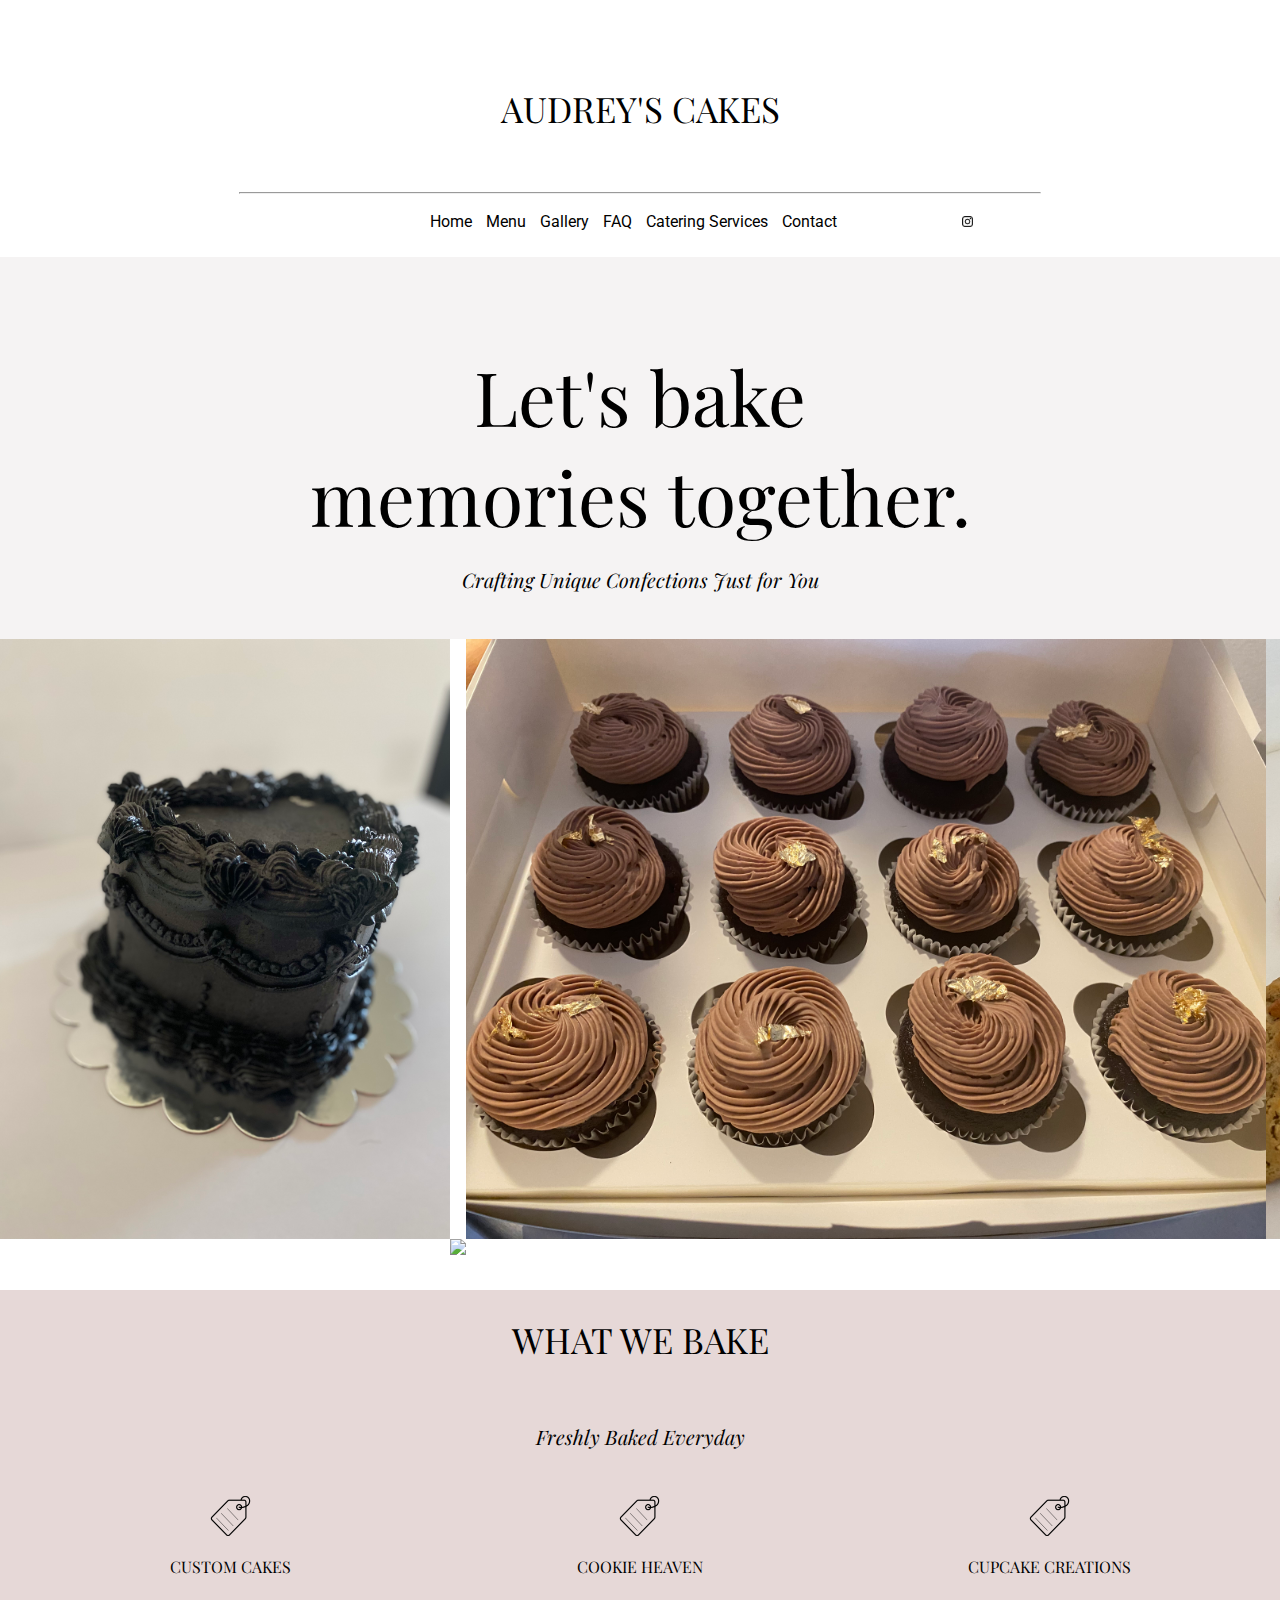
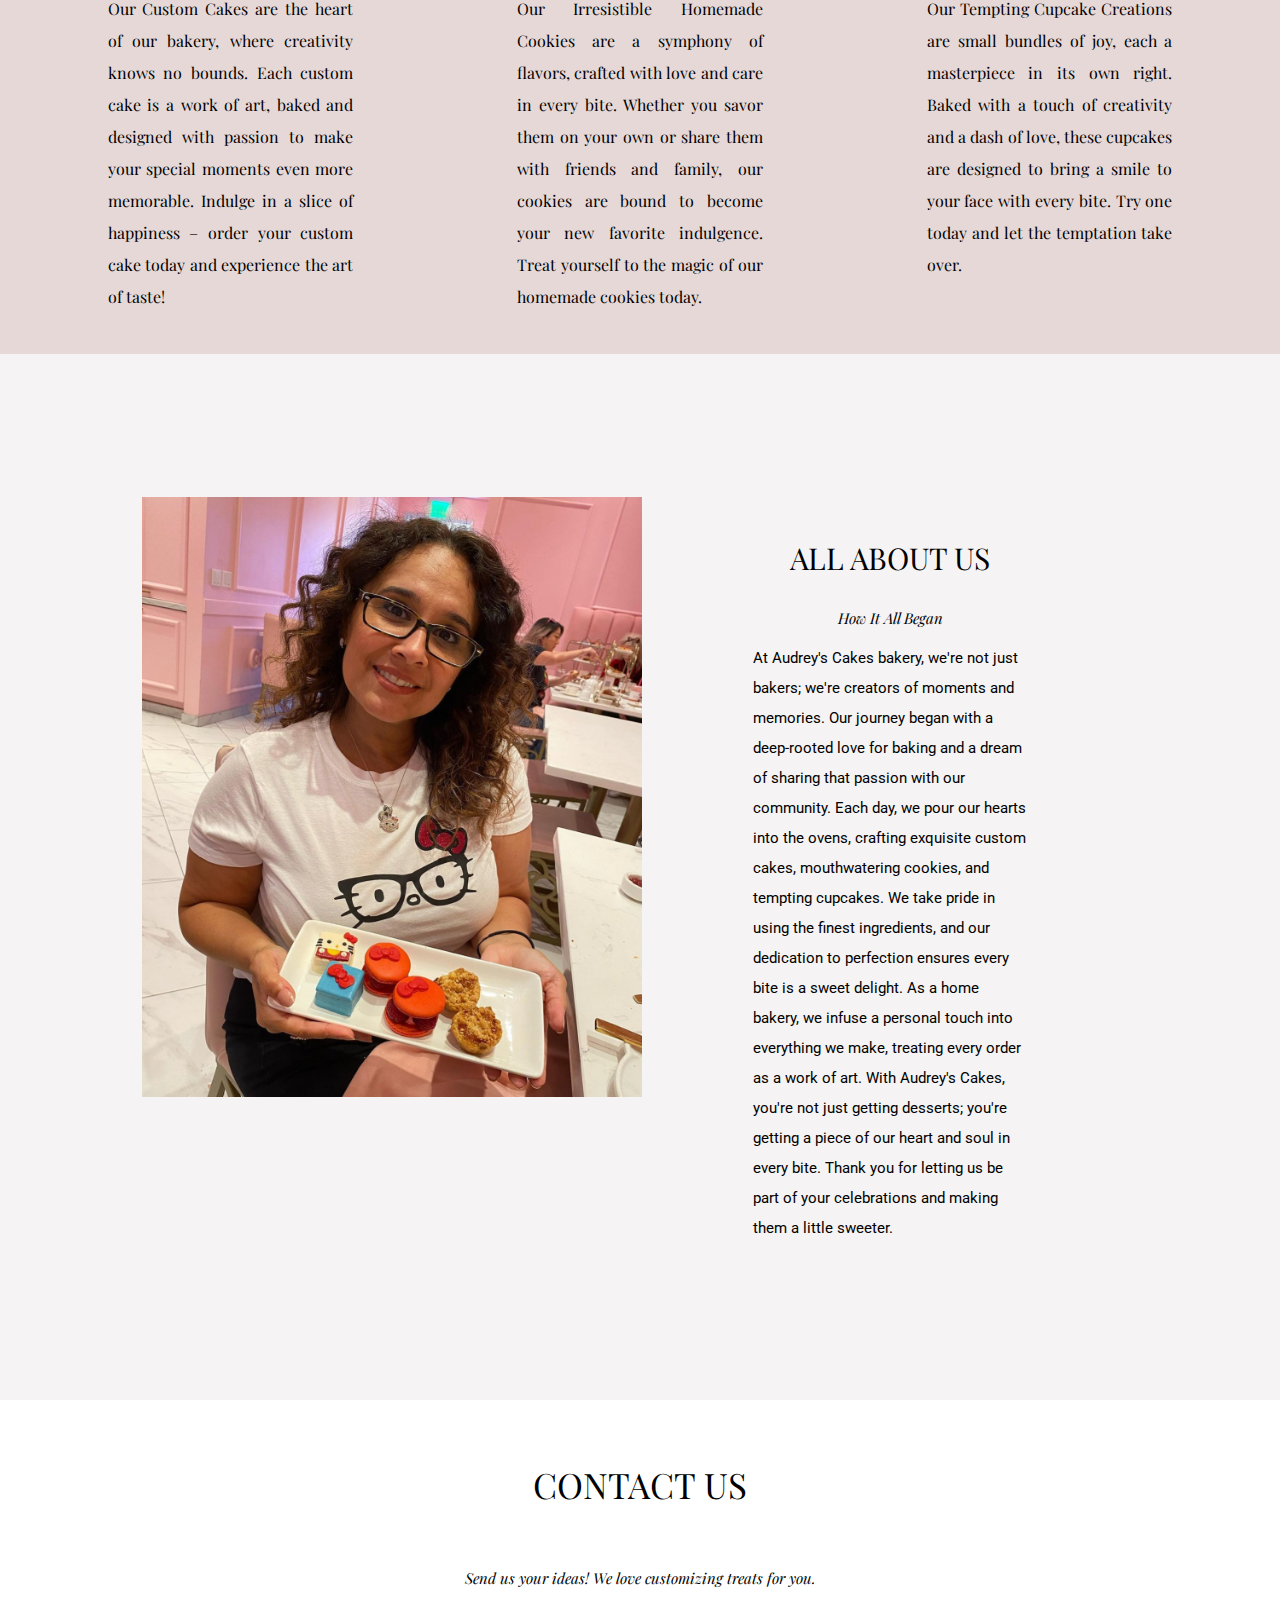
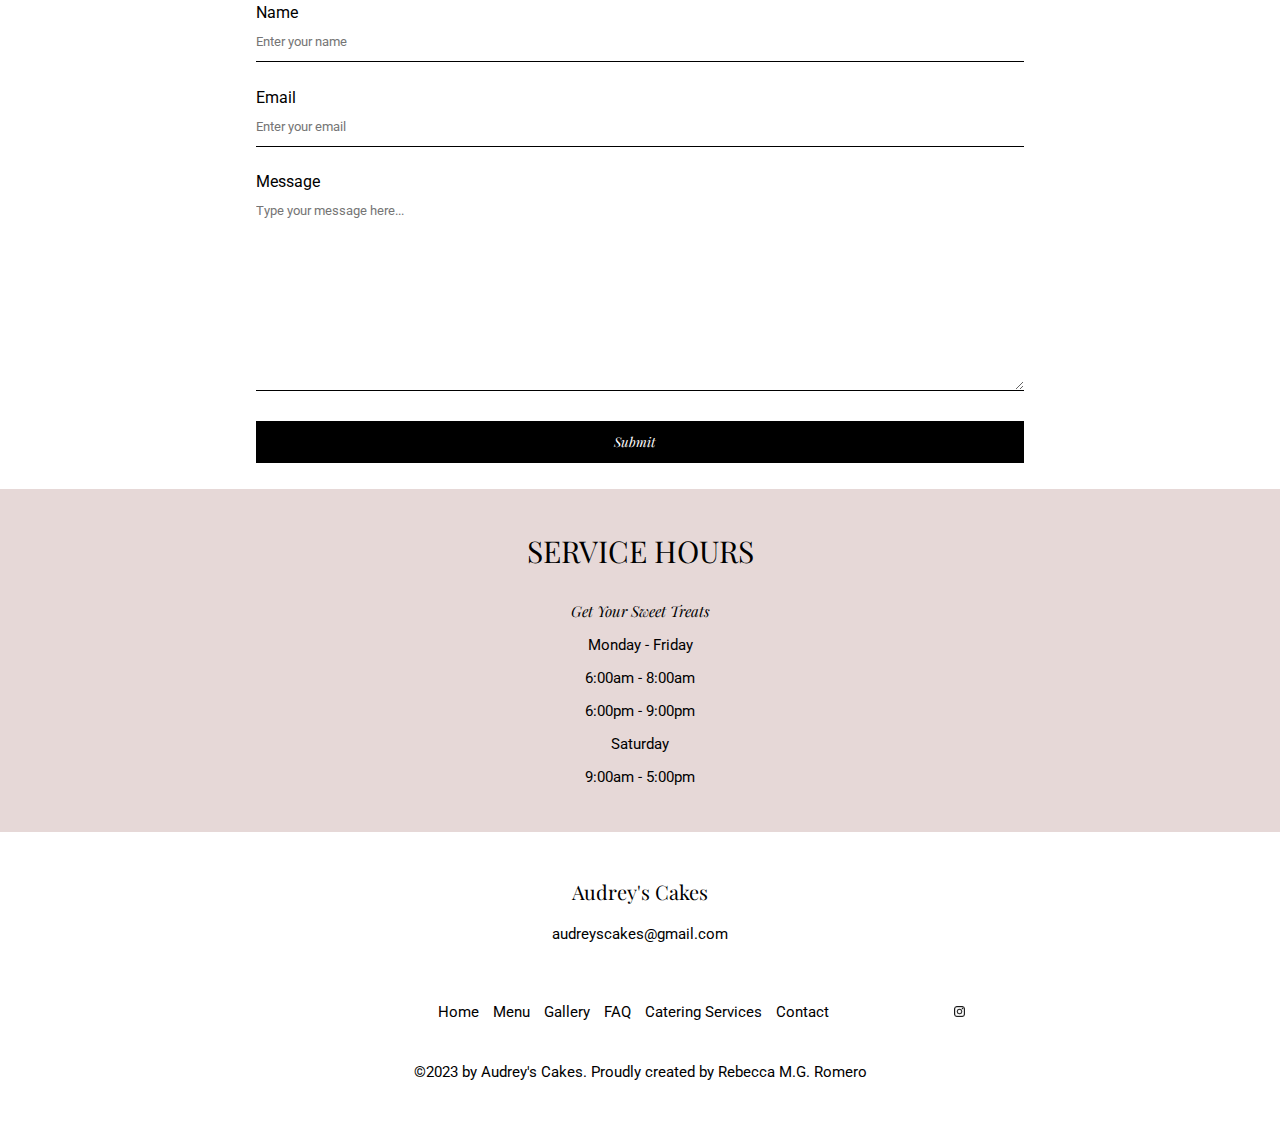
==== index.html @ 7e43e192 "Add files via upload" ====
<!DOCTYPE html>
<html>
    <head>
        <link rel="stylesheet" href = "main.css">
        <link rel="preconnect" href="https://fonts.googleapis.com">
        <link rel="preconnect" href="https://fonts.gstatic.com" crossorigin>
        <link href="https://fonts.googleapis.com/css2?family=Playfair+Display:ital,wght@0,400;0,700;1,400&&family=Roboto:wght@100&display=swap" rel="stylesheet">
       
        <link rel = "icon" href =  "https://www.flaticon.com/free-icon/cake_5717439" type = "image/x-icon"> 
        <title>Audrey's Cakes</title>
        
    </head>

    <body>
        <div class = header>
            <p id="header-title">AUDREY'S CAKES</p>
            <hr style="width: 800px;">
            
            <div class = "topnav">
                
                <a class = "active" href = "index.html">Home</a>
                <a class = "active" href = "#menu">Menu</a>
                <a class = "active" href = "#gallery">Gallery</a>
                <a class = "active" href = "faq.html">FAQ</a>
                <a class = "active" href = "catering.html">Catering Services</a>
                <a class = "active" href = "#contact">Contact</a>

                <a href= "https://www.instagram.com/audreyscakes_/" target="_blank"><img src="ig_logo.png" style="width: 1%; padding-left: 10%;"></a>
            </div>

        </div>
        
        <div id = "div-intro">
            <p id = "intro-text">Let's bake <br> memories together.</p>
            <p id="caption">Crafting Unique Confections Just for You</p>
        </div>

        <div class="slider">
            <div class = "carousel">
                <img class = "carousel-slides" src ="images/img-1.jpeg" alt = "img">
                <img class = "carousel-slides" src ="images/img-2.jpg" alt = "img">
                <img class = "carousel-slides" src ="images/img-3.jpg" alt = "img">
                <img class = "carousel-slides" src ="images/img-4.jpg" alt = "img">
                <img class = "carousel-slides" src ="images/img-5.jpg" alt = "img">
                <img class = "carousel-slides" src ="images/img-6.jpg" alt = "img">
                <img class = "carousel-slides" src ="images/img-7.jpg" alt = "img">
                <img class = "carousel-slides" src ="images/img-8.jpg" alt = "img">
                <img class = "carousel-slides" src ="images/img-9.jpg" alt = "img">
                <img class = "carousel-slides" src ="images/img-10.jpg" alt = "img">
                <img class = "carousel-slides" src ="images/img-11.jpg" alt = "img">
                <img class = "carousel-slides" src ="images/img-12.jpg" alt = "img">
                <img class = "carousel-slides" src ="images/img-13.jpg" alt = "img">
                <img class = "carousel-slides" src ="images/img-14.jpeg" alt = "img">
                <img class = "carousel-slides" src ="images/img-15.jpeg" alt = "img">
                <img class = "carousel-slides" src ="images/img-16.jpeg" alt = "img">
                <img class = "carousel-slides" src ="images/img-17.jpg" alt = "img">
                <img class = "carousel-slides" src ="images/img-18.jpg" alt = "img">
                <img class = "carousel-slides" src ="images/img-19.jpg" alt = "img">
                <img class = "carousel-slides" src ="images/img-20.jpg" alt = "img">
                <img class = "carousel-slides" src ="images/img-21.jpg" alt = "img">
                <img class = "carousel-slides" src ="images/img-22.jpg" alt = "img">
                <img class = "carousel-slides" src ="images/img-23.jpg" alt = "img">
                <img class = "carousel-slides" src ="images/img-24.jpg" alt = "img">
                <img class = "carousel-slides" src ="images/img-25.jpg" alt = "img">
                <img class = "carousel-slides" src ="images/img-26.jpg" alt = "img">
                <img class = "carousel-slides" src ="images/img-27.jpg" alt = "img">
                <img class = "carousel-slides" src ="images/img-28.jpg" alt = "img">
                <img class = "carousel-slides" src ="images/img-29.jpg" alt = "img">
                <img class = "carousel-slides" src ="images/img-30.jpg" alt = "img">
                <img class = "carousel-slides" src ="images/img-31.jpg" alt = "img">
                <img class = "carousel-slides" src ="images/img-32.jpg" alt = "img">
                <img class = "carousel-slides" src ="images/img-33.jpg" alt = "img">
                <img class = "carousel-slides" src ="images/img-34.jpeg" alt = "img">
                <img class = "carousel-slides" src ="images/img-35.jpeg" alt = "img">
                <img class = "carousel-slides" src ="images/img-36.jpeg" alt = "img">
                <img class = "carousel-slides" src ="images/img-37.jpg" alt = "img">
                <img class = "carousel-slides" src ="images/img-38.jpg" alt = "img">
                <img class = "carousel-slides" src ="images/img-39.jpeg" alt = "img">
                <img class = "carousel-slides" src ="images/img-40.jpeg" alt = "img">
                <img class = "carousel-slides" src ="images/img-41.jpeg" alt = "img">
                
            </div>
        </div>

        <div class = "menu-section">
            <p id="header-title">WHAT WE BAKE</p>
            <p id="caption">Freshly Baked Everyday</p>

            <div class="row row1">
                <div class="column">
                    <img class= "label-img" src = "images/label3.png" alt = "img">
                    <p>CUSTOM CAKES</p>
                    <p class = "column-desc">Our Custom Cakes are the heart of our bakery, where creativity knows no bounds. Each custom cake is a work of art, baked and designed with passion to make your special moments even more memorable. Indulge in a slice of happiness – order your custom cake today and experience the art of taste!</p>
                </div>

                <div class="column">
                    <img class= "label-img" src = "images/label3.png" alt = "img">
                    <p>COOKIE HEAVEN</p>
                    <p class = "column-desc">Our Irresistible Homemade Cookies are a symphony of flavors, crafted with love and care in every bite.  Whether you savor them on your own or share them with friends and family, our cookies are bound to become your new favorite indulgence. Treat yourself to the magic of our homemade cookies today.</p>
                </div>

                <div class="column">
                    <img class= "label-img" src = "images/label3.png" alt = "img">
                    <p>CUPCAKE CREATIONS</p>

                    <p class = "column-desc">Our Tempting Cupcake Creations are small bundles of joy, each a masterpiece in its own right. Baked with a touch of creativity and a dash of love, these cupcakes are designed to bring a smile to your face with every bite. Try one today and let the temptation take over.</p>
                </div>
            </div>

        </div>

        
       
        <div id="ending-section">
            <div class ="row row2">
                
                <div class ="column">
                    <img src ="images/profile2.png" alt="img" style="width: 500px; height: 600px;">
                </div>
                
                <div class="column right">
                    <p>ALL ABOUT US</p>
                    <p style="font-style: italic; font-size: 15px; text-align: center;">How It All Began</p>

                    <p style="font-size: 15px; text-align: left; font-family: 'Roboto', sans-serif; line-height:2;">At Audrey's Cakes bakery, we're not just bakers; we're creators of moments and memories. Our journey began with a deep-rooted love for baking and a dream of sharing that passion with our community. Each day, we pour our hearts into the ovens, crafting exquisite custom cakes, mouthwatering cookies, and tempting cupcakes. We take pride in using the finest ingredients, and our dedication to perfection ensures every bite is a sweet delight. As a home bakery, we infuse a personal touch into everything we make, treating every order as a work of art. With Audrey's Cakes, you're not just getting desserts; you're getting a piece of our heart and soul in every bite. Thank you for letting us be part of your celebrations and making them a little sweeter.</p>
                </div>
            
            </div>
        </div>   
        
        <div id = "contact">
            <p id="header-title" style="font-family: 'Playfair Display', serif;">CONTACT US</p>
            <p style="font-style: italic; font-size: 15px; text-align: center; font-family: 'Playfair Display', serif;">Send us your ideas! We love customizing treats for you.</p>
            

            <form action="/action_page.php">
                <label for="fname" style="padding-left: 0;">Name</label>
                <br>
                <input type="text" id="fname" name="firstname" placeholder="Enter your name" required>
                <br>
                <label for="email">Email</label>
                <br>
                <input type="email" id="email" name="email" placeholder="Enter your email" required>
                <br>
                <label for="subject">Message</label>
                <br>
                <textarea id="subject" name="subject" placeholder="Type your message here..." style="height:200px"></textarea>
                <br>
                <input type="submit" value="Submit">
              </form>

        </div>

        <div class="service-info">
           
            <p>SERVICE HOURS</p>
            <p id="service-caption">Get Your Sweet Treats</p>
            <div id = service-hours>
                <p>Monday - Friday</p>
                <p>6:00am - 8:00am</p>
                <p>6:00pm - 9:00pm</p>
       

                <p>Saturday</p>
                <p>9:00am - 5:00pm</p>
                <br>

            </div>
           
        </div>
    </body>

    <footer>
        <p>Audrey's Cakes</p>
        <p style="font-size: 15px; font-family: 'Roboto', sans-serif;">audreyscakes@gmail.com</p>
        <!-- <a href= "https://www.instagram.com/audreyscakes_/" target="_blank"><img src="ig_logo.png" style="width: 1%;"></a> -->
        <br>
        
        <div class = "topnav" style="font-size: 15px;">
                
            <a class = "active" href = "index.html">Home</a>
            <a class = "active" href = "menu.html">Menu</a>
            <a class = "active" href = "#gallery">Gallery</a>
            <a class = "active" href = "faq.html">FAQ</a>
            <a class = "active" href = "catering.html">Catering Services</a>
            <a class = "active" href = "index.html#contact">Contact</a>

            <a href= "https://www.instagram.com/audreyscakes_/" target="_blank"><img src="ig_logo.png" style="width: 1%; padding-left: 10%;"></a>
        </div>
        <br>
        <p style="font-size: 15px; font-family: 'Roboto', sans-serif;">&copy;2023 by Audrey's Cakes. Proudly created by Rebecca M.G. Romero</p>
    </footer>


</html>
---- main.css ----
body{
    font-family: 'Playfair Display', serif;
    margin: 0;
}

.header{
    padding: 2%;
}

#header-title{
    text-align: center; 
    font-size: 35px;
    padding: 2%;
}

.topnav{
    font-family: 'Roboto', sans-serif;
    text-align: center;
    margin-left: 10%;
    margin-top: 1.5%;
}

.active{
    text-decoration: none;
    color: black;
    padding-right: 10px;
}

#div-intro{
    background-color: #f5f3f3;  
    text-align: center; 
    padding-top: 7%;
    padding-bottom: 2%;
}

#intro-text{
    font-size: 75px;
    margin: 0;
}

#caption{
    font-weight: lighter;
    font-style: italic;
    font-size: 20px;
}



.slider .carousel{
    white-space: nowrap;
    font-size: 0;
    cursor: pointer;
    overflow:auto;
    transition: 2s;
}

.carousel img{
    height: 600px;

}

.carousel img:first-child{
    margin-left: 0px;
}

.menu-section{
    background-color: rgb(230, 216, 215);
    margin: 0;
    text-align: center; 
}

.label-img{
    width: 75px;
    height: 40px;
}

.label-img2{
    width: 45px;
    height: 40px;
}

.row{
    display: flex;
    padding: 2%;
}

.row .row1{
    font-size: 20px;
}

.row1 .column{
    flex-basis: 33.333%;
}


.column-desc{
    font-size: medium;
    padding-left: 20%;
    padding-right: 20%;
    text-align: justify;
    line-height: 2;
}

.service-info{
    text-align: center;
    font-size: 30px;
    padding: 1%;
    background-color: rgb(230, 216, 215);
}

#service-caption{
    font-style: italic;
    font-size: 15px;
}

#service-hours{
    font-size: 15px;
    font-family: 'Roboto', sans-serif;
}

#ending-section{
    background-color: #f5f3f3;  
    padding: 5%;
}

.row2 .column{
    margin: 5%;
}

.row2 .right{
    padding-right: 10%;
    padding-top: 1%;
    font-size: 30px;
    text-align: center;
}

#contact{
    font-family: 'Roboto', sans-serif;

}

input[type=text], input[type=email], input[type=submit], select, textarea {
    width: 60%;
    padding: 12px;
    padding-left: 0;
    border: 1px solid #ccc;
    border-radius: 0px;
    border-color: black;
    border-top: none;
    border-left: none;
    border-right: none;
    box-sizing: border-box;
    margin-left:20%;
    margin-bottom: 2%;
    resize: vertical;
    font-family: 'Roboto', sans-serif;
    color: black;
    cursor:text;
  

  }
label{
      margin-left: 20%;
  }

input[type=submit]{
    background-color: black;
    font-style: italic;
    font-family: 'Playfair Display', serif;
    color: white;
}


footer{
    text-align: center;
    font-size: 20px;
    padding: 2%;
}

.faq-section{
    background-color: rgb(230, 216, 215);
    margin: 0;
    text-align: center; 
    padding-right: 20%;
    padding-left: 20%;
}

.faq-p{
    font-size: 15px; 
    text-align: center; 
    font-family: 'Roboto', sans-serif; 
    line-height:2;
    padding-bottom: 5%;
}

.faq-header{
    font-size: 20px;
    padding: 5%;
}
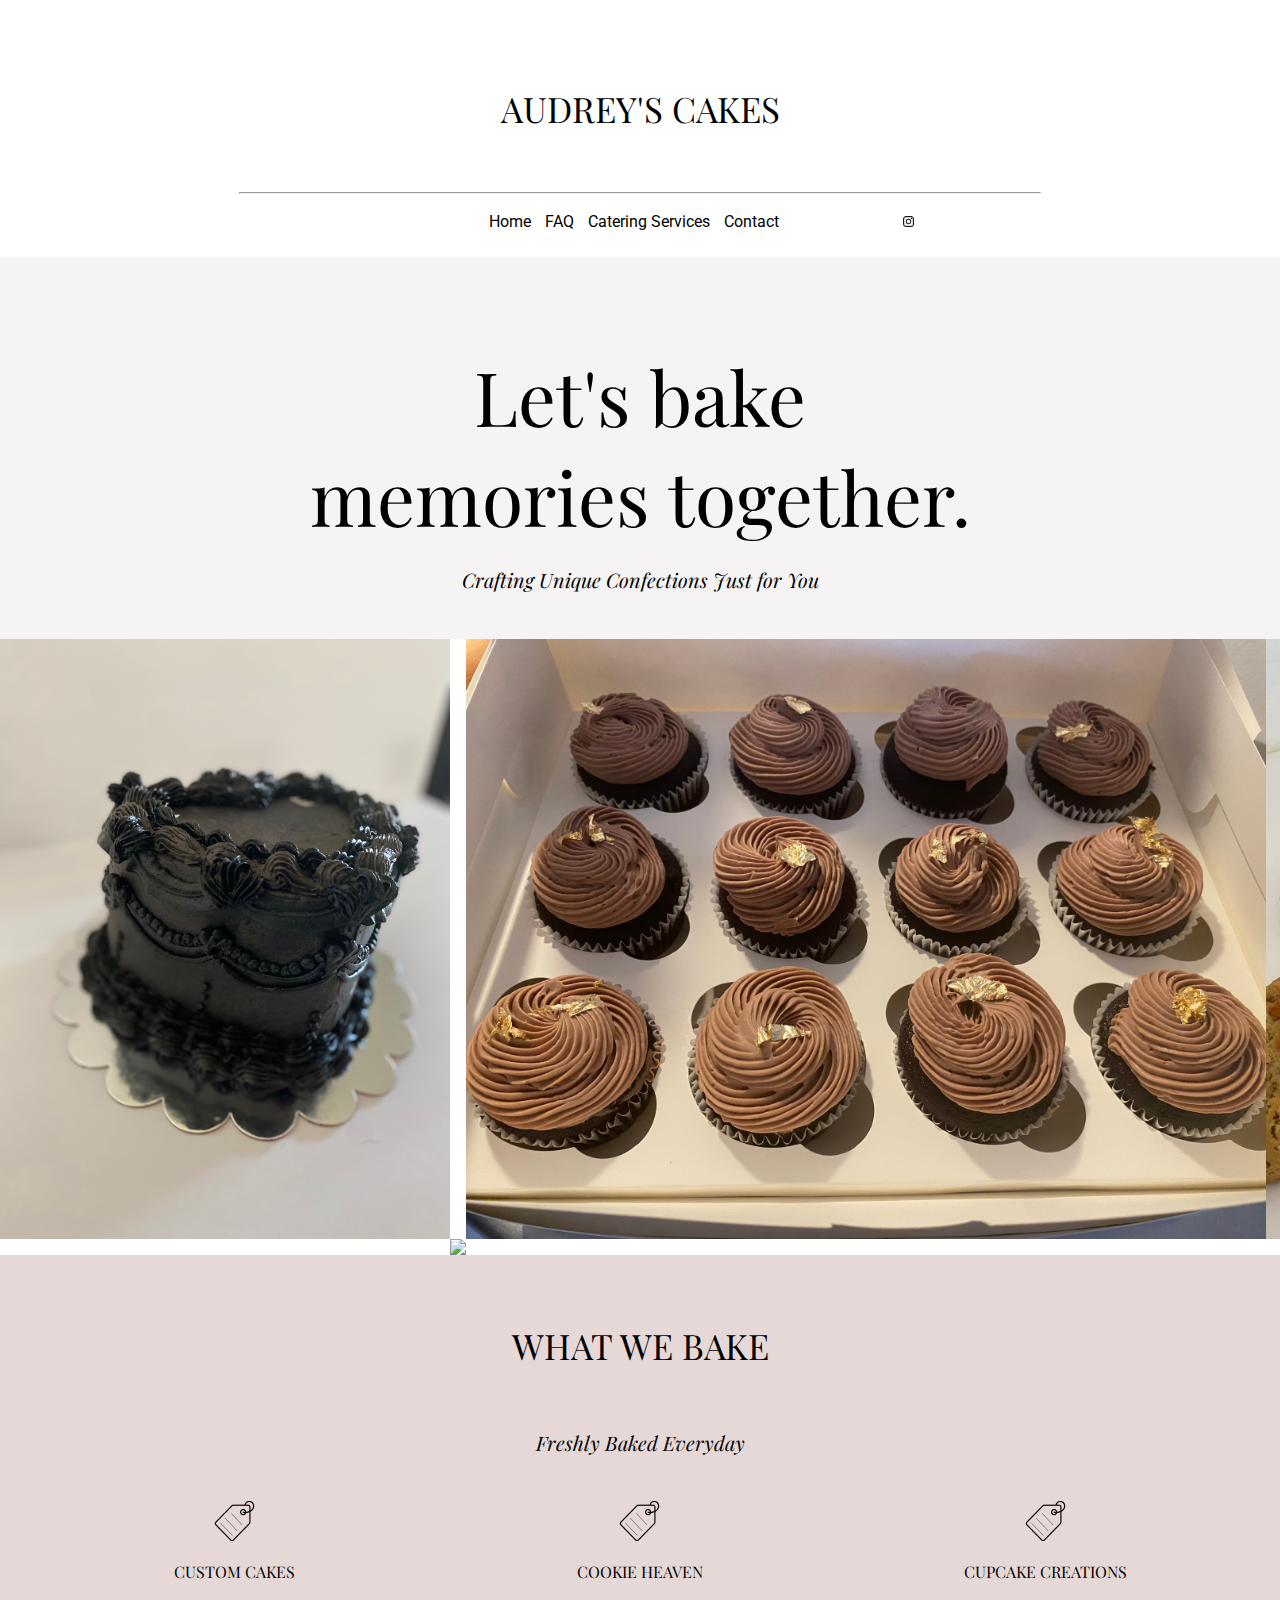
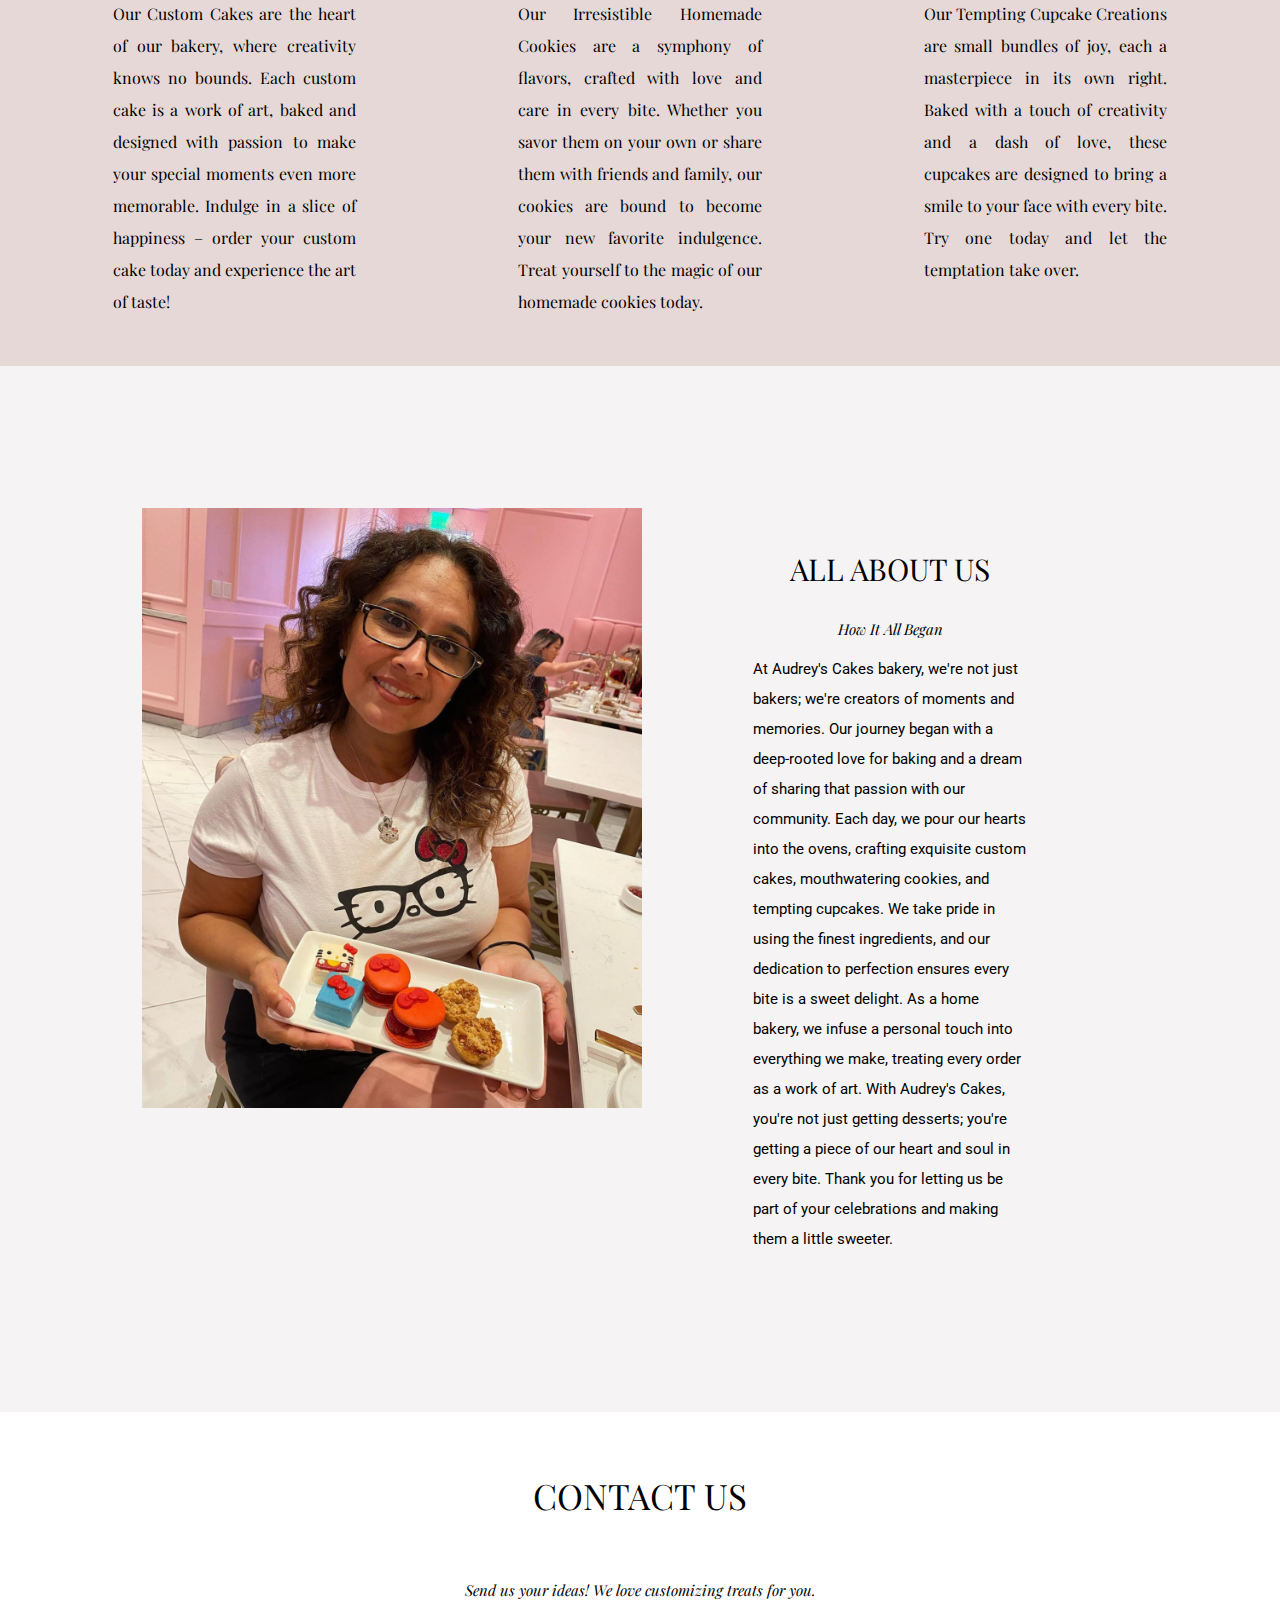
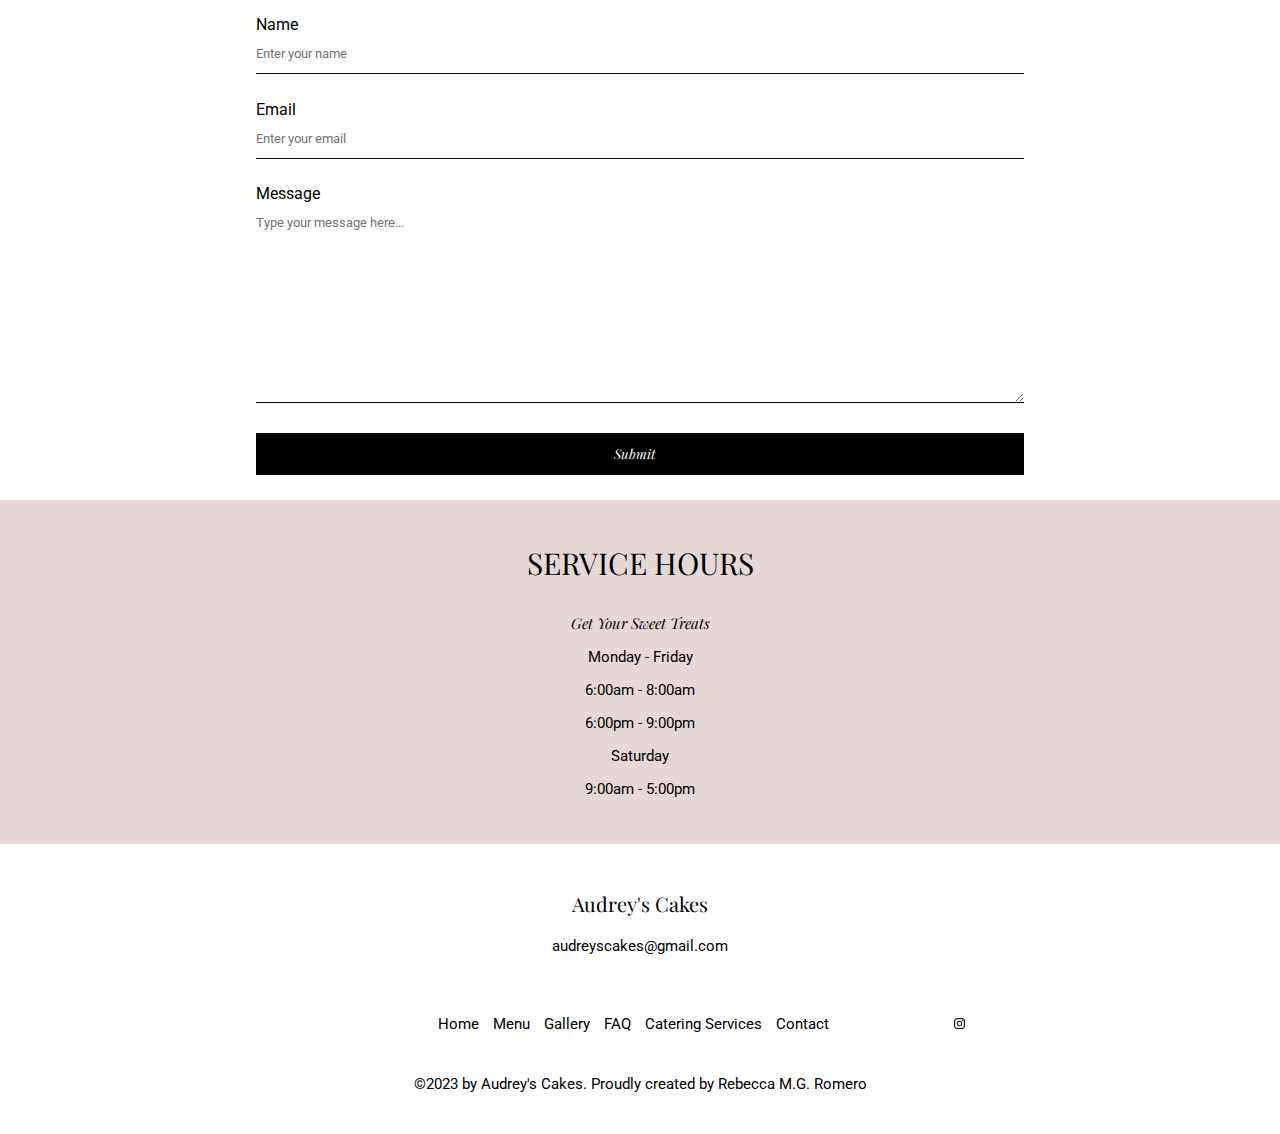
==== commit ff9cc715: "edited out menu and gallery, currently in progress" ====
--- a/index.html
+++ b/index.html
@@ -19,8 +19,8 @@
             <div class = "topnav">
                 
                 <a class = "active" href = "index.html">Home</a>
-                <a class = "active" href = "#menu">Menu</a>
-                <a class = "active" href = "#gallery">Gallery</a>
+                <!-- <a class = "active" href = "#menu">Menu</a> -->
+                <!-- <a class = "active" href = "#gallery">Gallery</a> -->
                 <a class = "active" href = "faq.html">FAQ</a>
                 <a class = "active" href = "catering.html">Catering Services</a>
                 <a class = "active" href = "#contact">Contact</a>
--- a/main.css
+++ b/main.css
@@ -45,7 +45,6 @@
 }
 
 
-
 .slider .carousel{
     white-space: nowrap;
     font-size: 0;
@@ -65,8 +64,8 @@
 
 .menu-section{
     background-color: rgb(230, 216, 215);
-    margin: 0;
     text-align: center; 
+    padding: 0.5%;
 }
 
 .label-img{
@@ -183,6 +182,7 @@
     text-align: center; 
     padding-right: 20%;
     padding-left: 20%;
+    padding-top: 2%;
 }
 
 .faq-p{
@@ -195,5 +195,4 @@
 
 .faq-header{
     font-size: 20px;
-    padding: 5%;
 }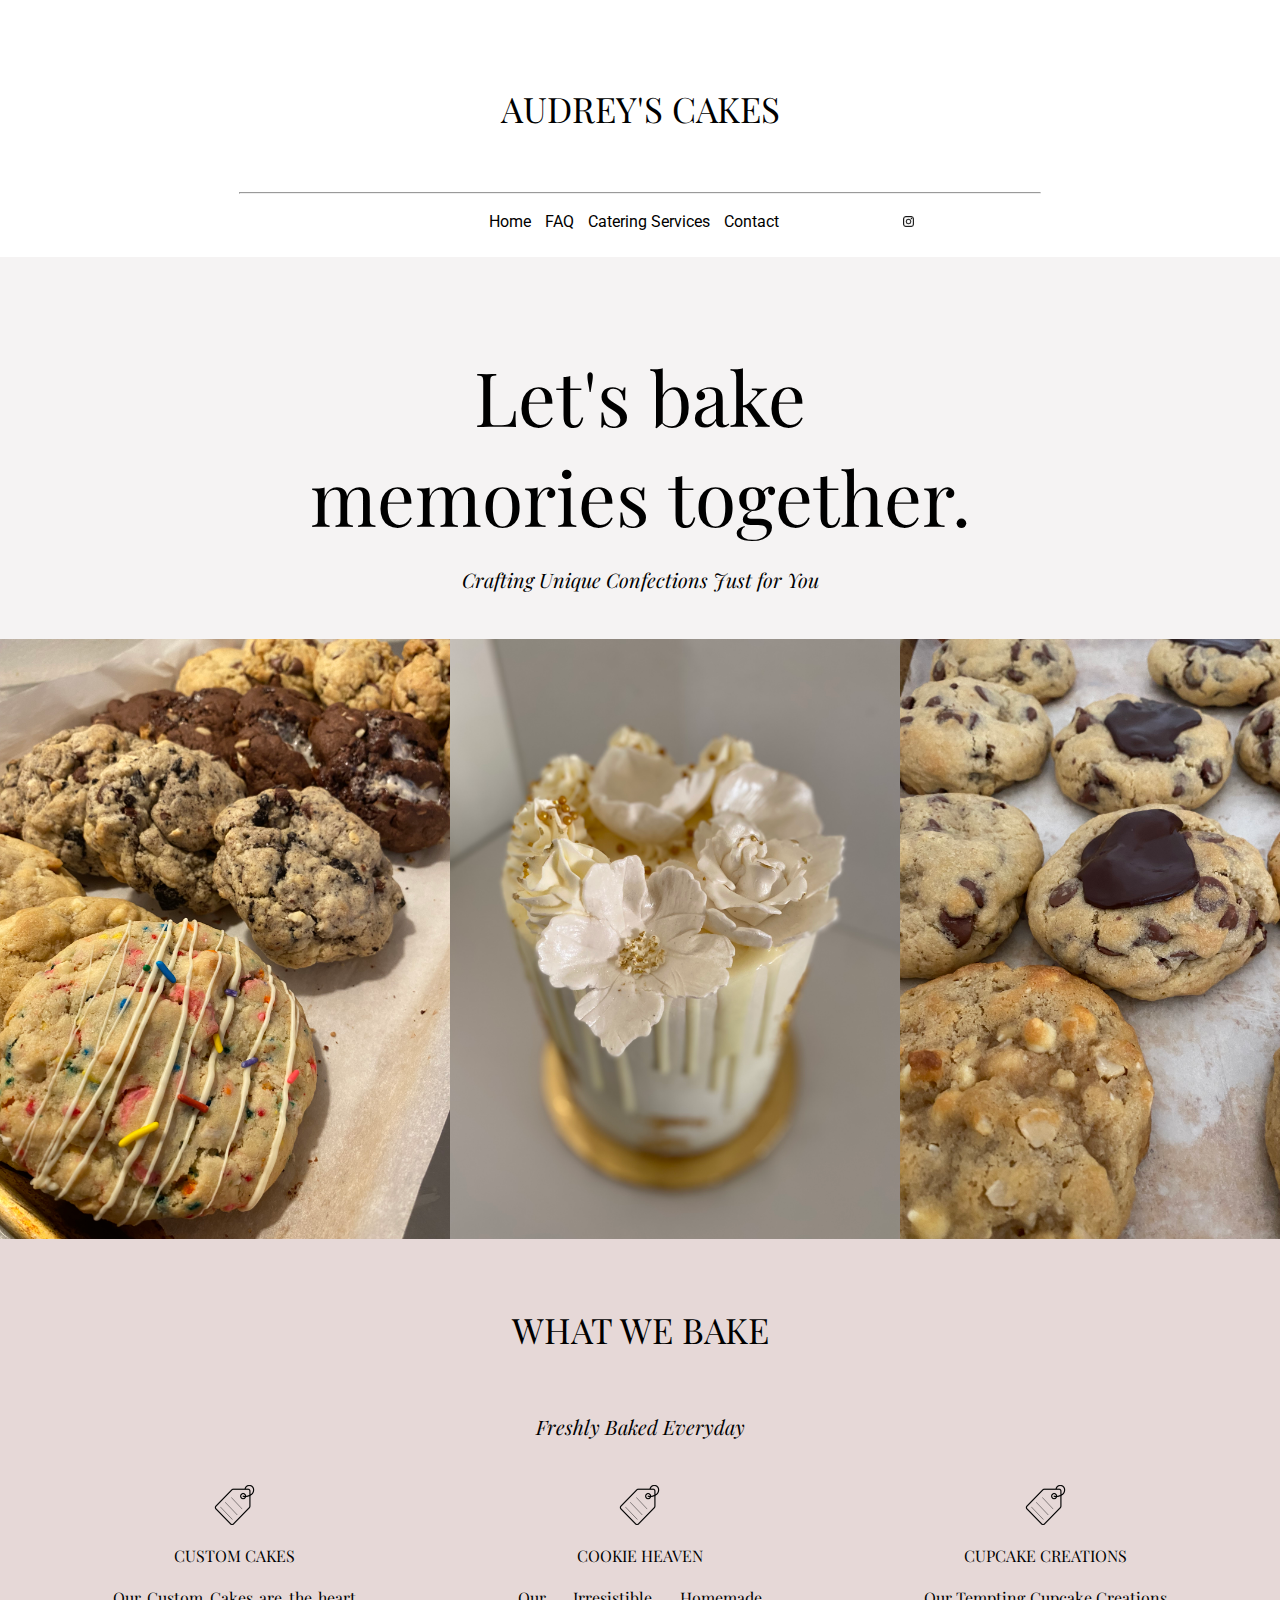
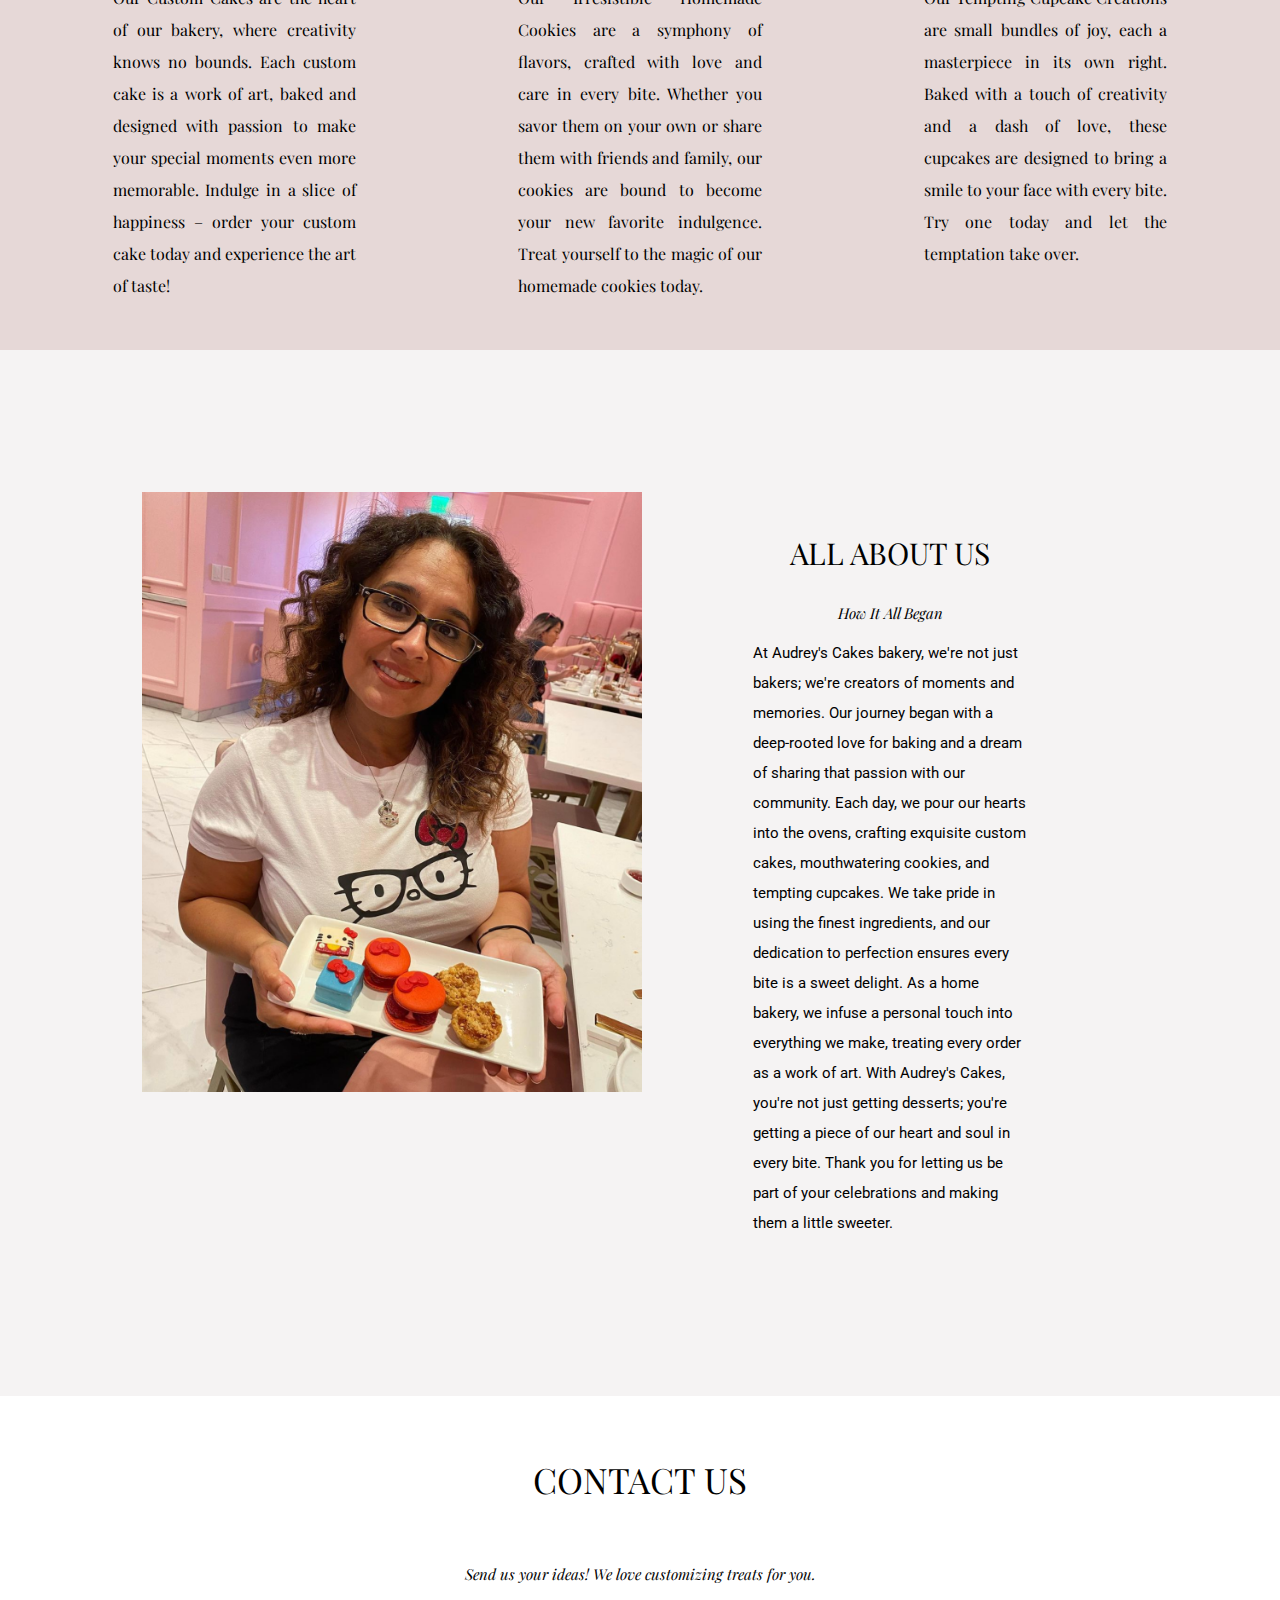
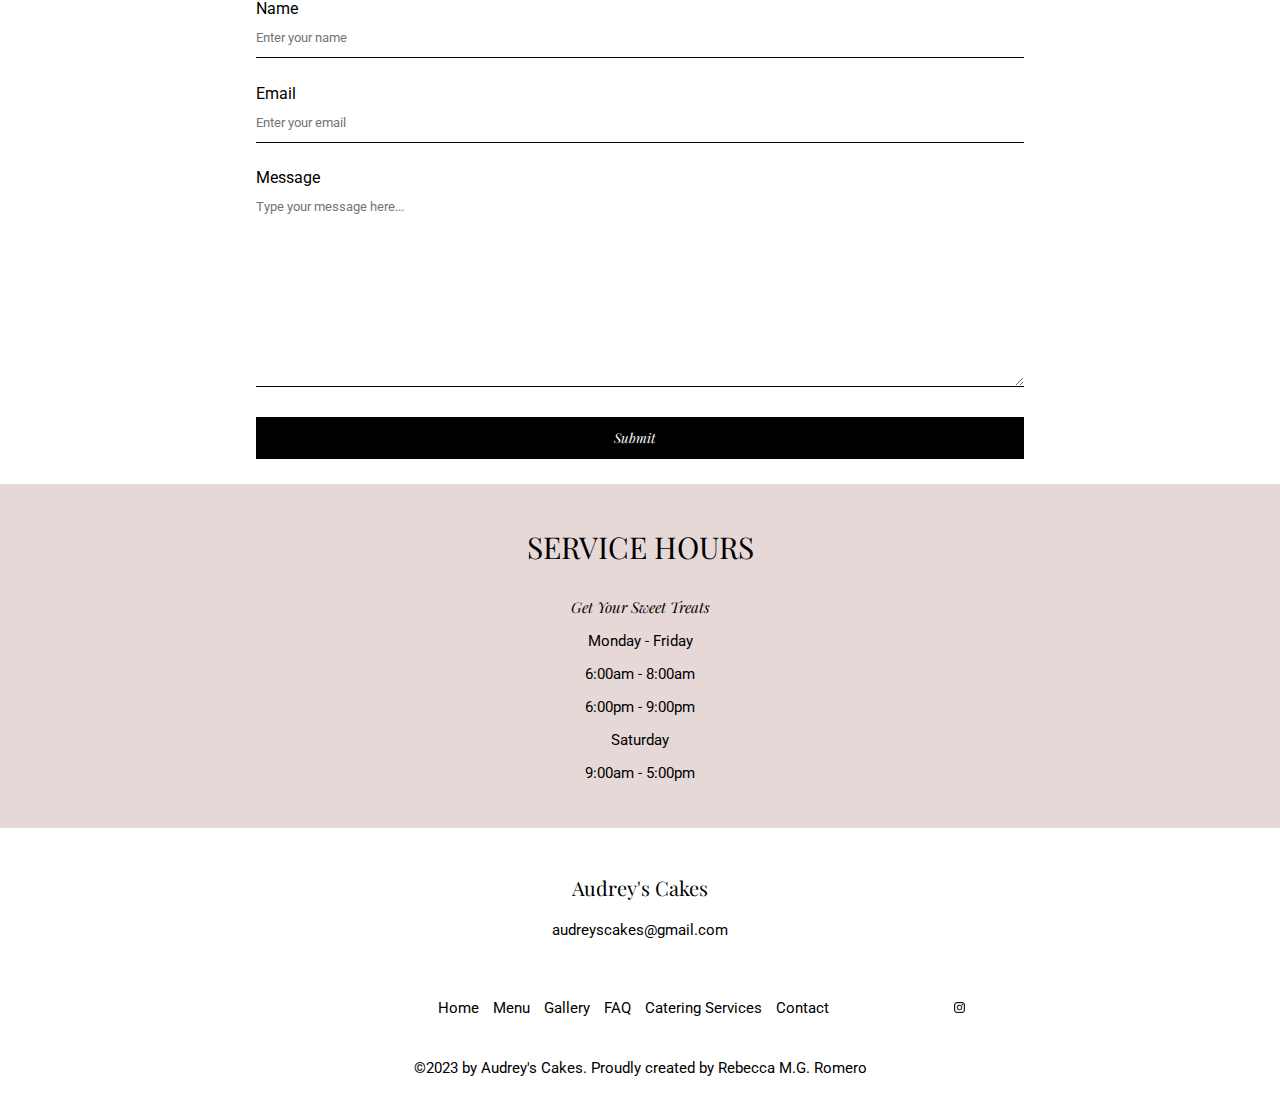
==== commit d552da54: "made header a link" ====
--- a/index.html
+++ b/index.html
@@ -13,7 +13,7 @@
 
     <body>
         <div class = header>
-            <p id="header-title">AUDREY'S CAKES</p>
+            <a class="header-link" href = "index.html"><p id="header-title">AUDREY'S CAKES</p></a>
             <hr style="width: 800px;">
             
             <div class = "topnav">
@@ -37,15 +37,18 @@
 
         <div class="slider">
             <div class = "carousel">
+                
+                <img class = "carousel-slides" src ="images/img-9.jpg" alt = "img">
+                <img class = "carousel-slides" src ="images/img-17.jpg" alt = "img">
+                <img class = "carousel-slides" src ="images/img-5.jpg" alt = "img">
                 <img class = "carousel-slides" src ="images/img-1.jpeg" alt = "img">
-                <img class = "carousel-slides" src ="images/img-2.jpg" alt = "img">
+                <img class = "carousel-slides" src ="images/img-2.JPG" alt = "img">
                 <img class = "carousel-slides" src ="images/img-3.jpg" alt = "img">
                 <img class = "carousel-slides" src ="images/img-4.jpg" alt = "img">
-                <img class = "carousel-slides" src ="images/img-5.jpg" alt = "img">
                 <img class = "carousel-slides" src ="images/img-6.jpg" alt = "img">
                 <img class = "carousel-slides" src ="images/img-7.jpg" alt = "img">
                 <img class = "carousel-slides" src ="images/img-8.jpg" alt = "img">
-                <img class = "carousel-slides" src ="images/img-9.jpg" alt = "img">
+                <img class = "carousel-slides" src ="images/img-31.jpg" alt = "img">
                 <img class = "carousel-slides" src ="images/img-10.jpg" alt = "img">
                 <img class = "carousel-slides" src ="images/img-11.jpg" alt = "img">
                 <img class = "carousel-slides" src ="images/img-12.jpg" alt = "img">
--- a/main.css
+++ b/main.css
@@ -5,6 +5,11 @@
 
 .header{
     padding: 2%;
+}
+
+.header-link, .header-link:visited{
+    text-decoration: none;
+    color: inherit;
 }
 
 #header-title{
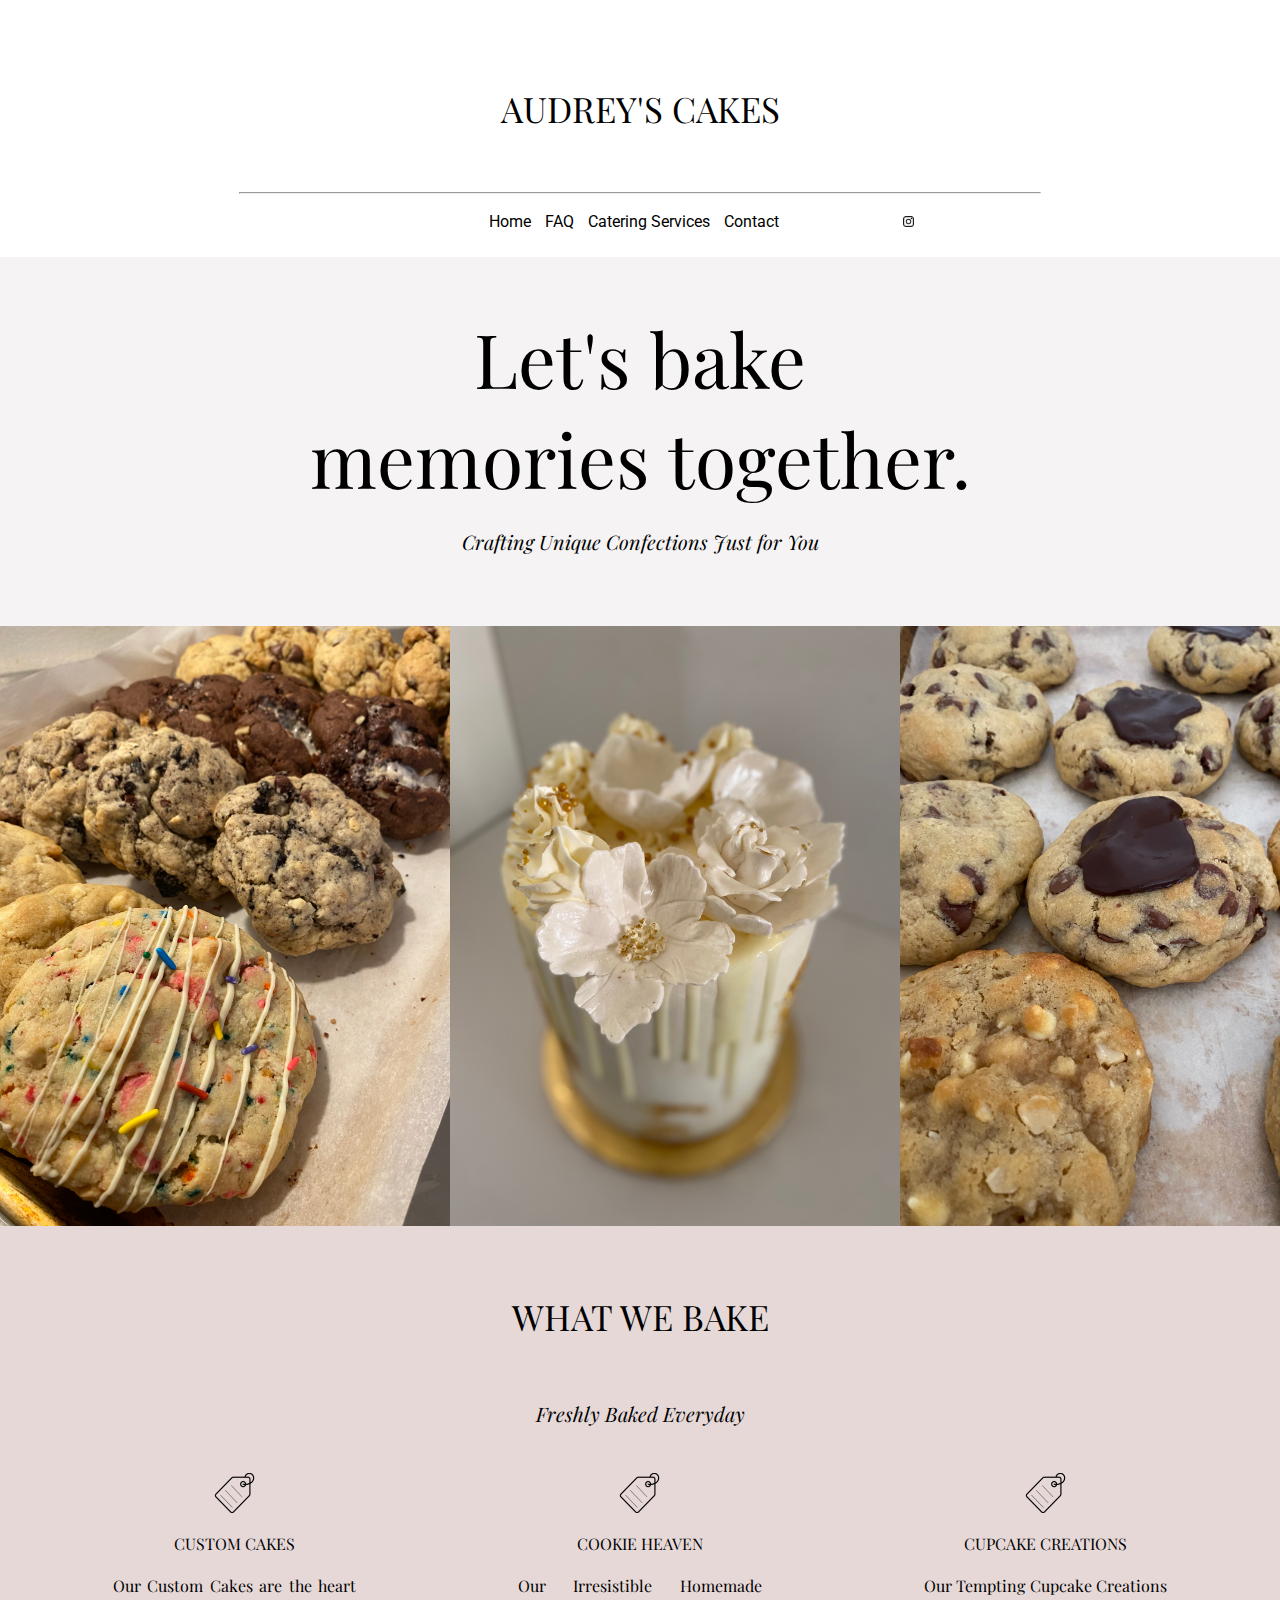
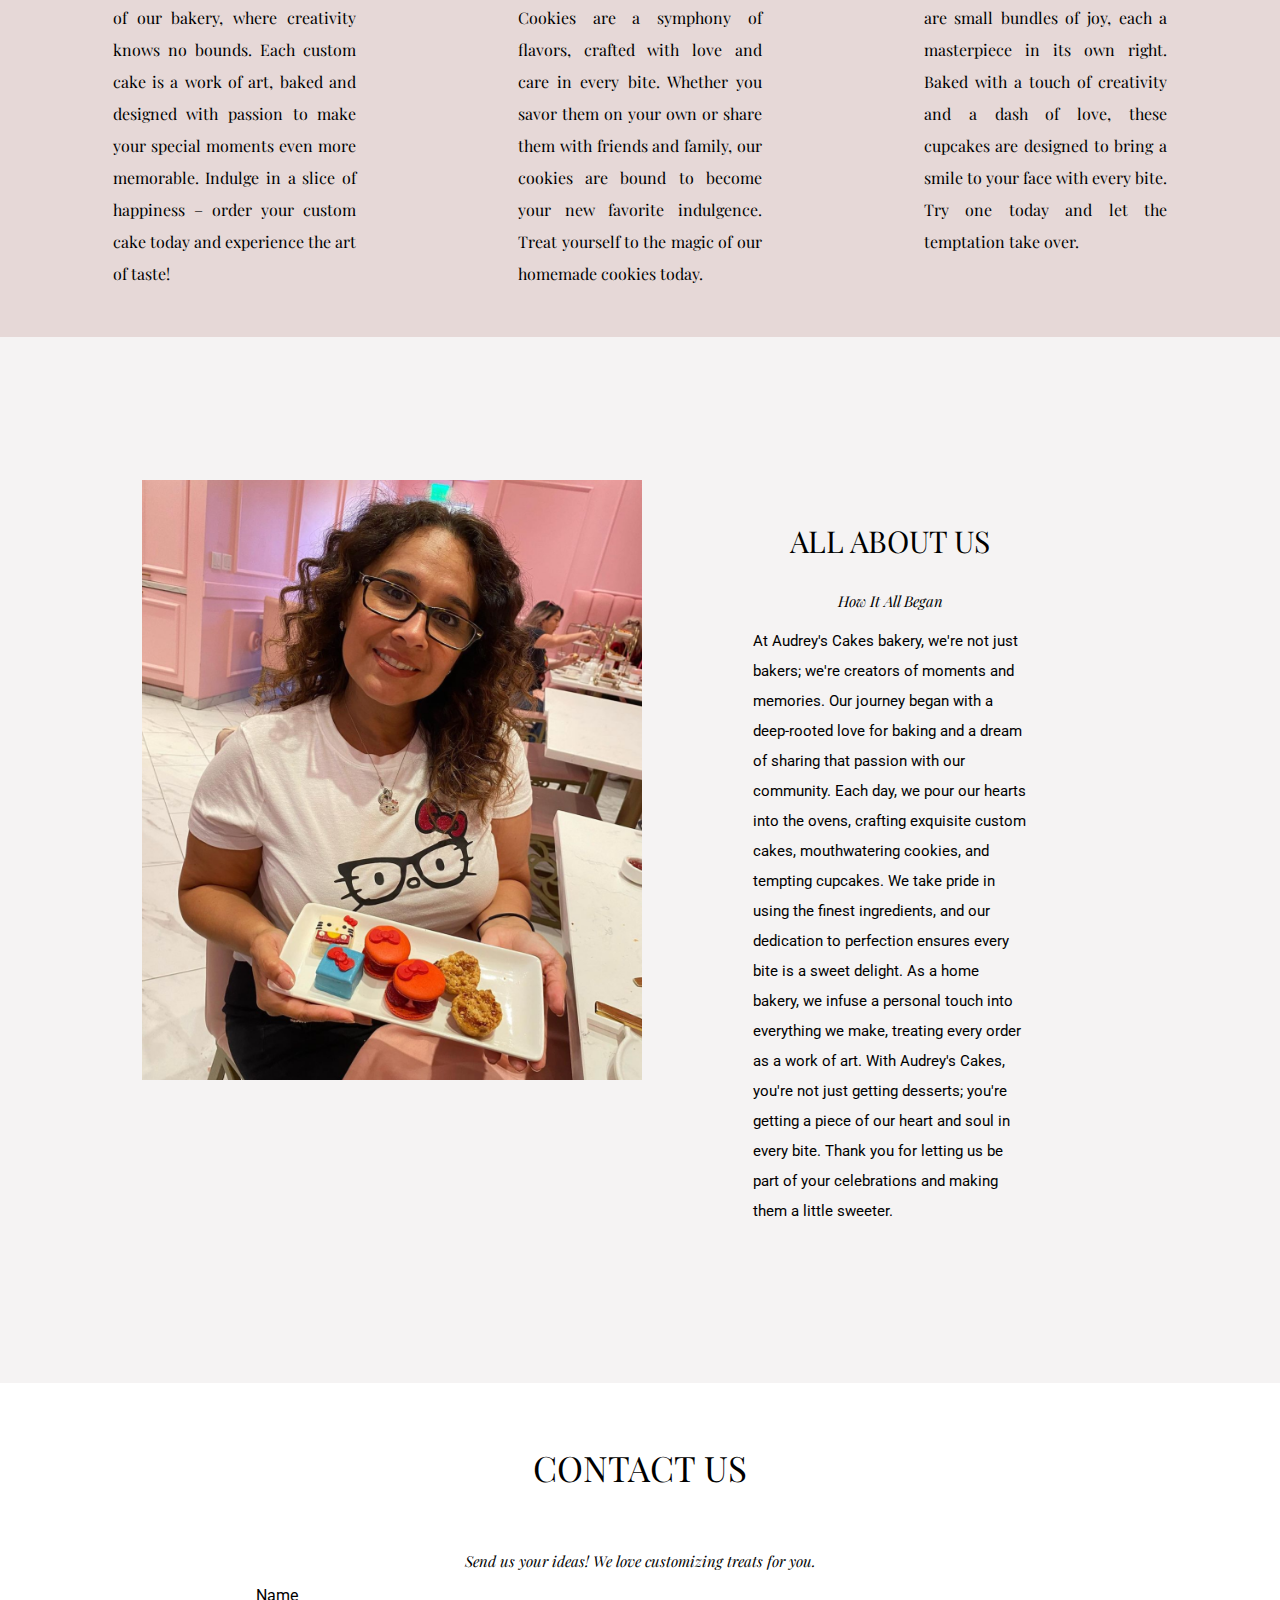
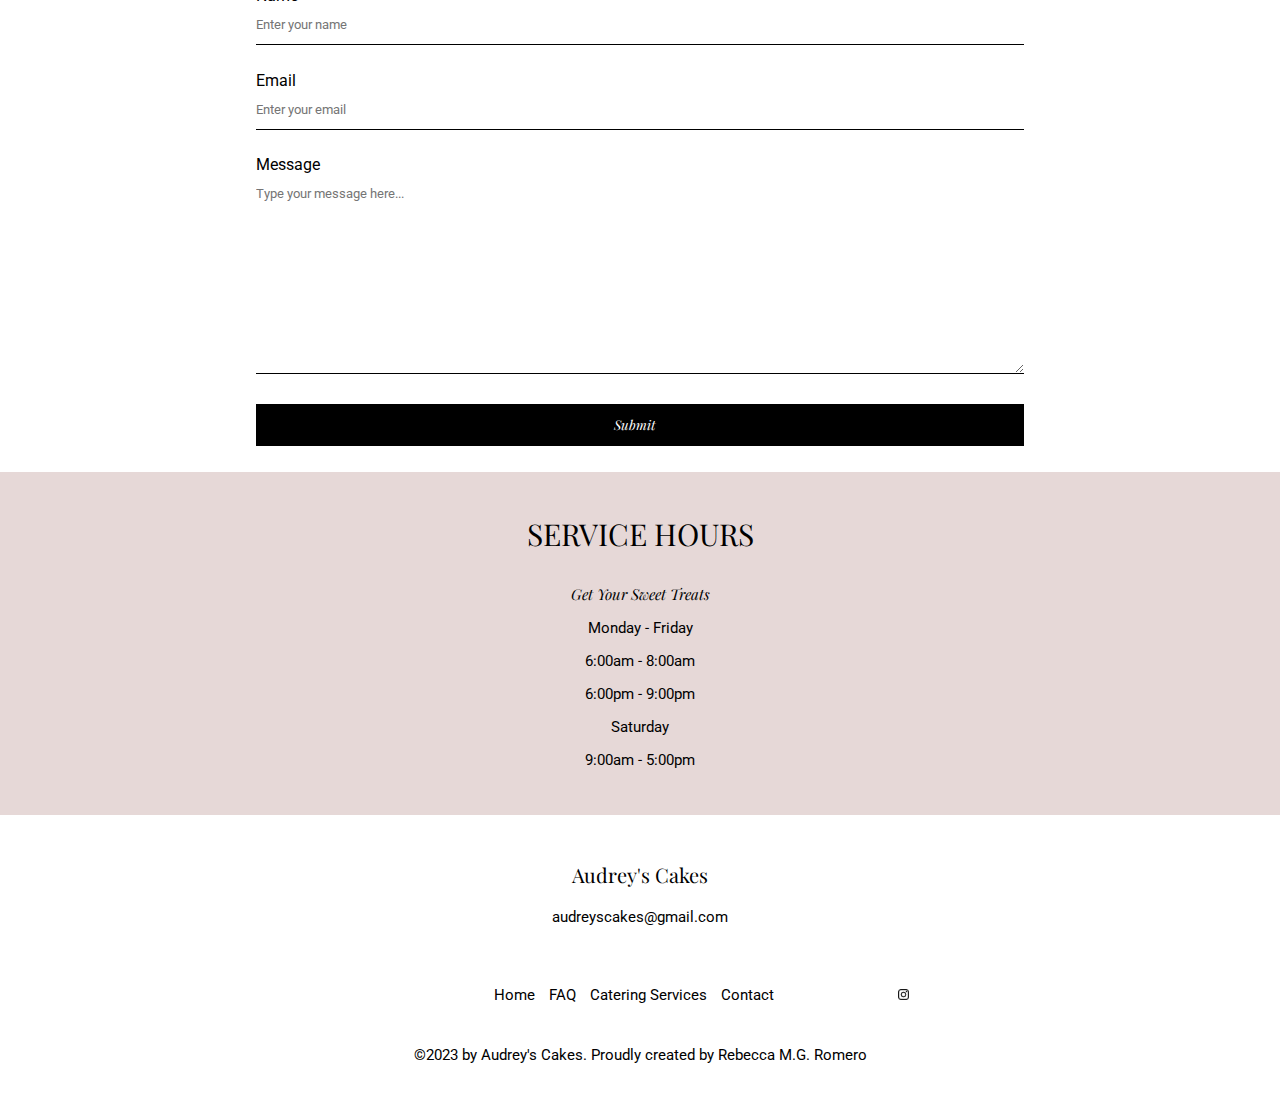
==== commit ae603c15: "edited out menu & gallery, in progress" ====
--- a/index.html
+++ b/index.html
@@ -6,7 +6,7 @@
         <link rel="preconnect" href="https://fonts.gstatic.com" crossorigin>
         <link href="https://fonts.googleapis.com/css2?family=Playfair+Display:ital,wght@0,400;0,700;1,400&&family=Roboto:wght@100&display=swap" rel="stylesheet">
        
-        <link rel = "icon" href =  "https://www.flaticon.com/free-icon/cake_5717439" type = "image/x-icon"> 
+        <link rel = "icon" href = "images/cake-icon.png" type = "image/x-icon"> 
         <title>Audrey's Cakes</title>
         
     </head>
@@ -182,8 +182,8 @@
         <div class = "topnav" style="font-size: 15px;">
                 
             <a class = "active" href = "index.html">Home</a>
-            <a class = "active" href = "menu.html">Menu</a>
-            <a class = "active" href = "#gallery">Gallery</a>
+            <!-- <a class = "active" href = "menu.html">Menu</a>
+            <a class = "active" href = "#gallery">Gallery</a> -->
             <a class = "active" href = "faq.html">FAQ</a>
             <a class = "active" href = "catering.html">Catering Services</a>
             <a class = "active" href = "index.html#contact">Contact</a>
--- a/main.css
+++ b/main.css
@@ -9,7 +9,7 @@
 
 .header-link, .header-link:visited{
     text-decoration: none;
-    color: inherit;
+    color: black;
 }
 
 #header-title{
@@ -34,8 +34,8 @@
 #div-intro{
     background-color: #f5f3f3;  
     text-align: center; 
-    padding-top: 7%;
-    padding-bottom: 2%;
+    padding-top: 4%;
+    padding-bottom: 4%;
 }
 
 #intro-text{
